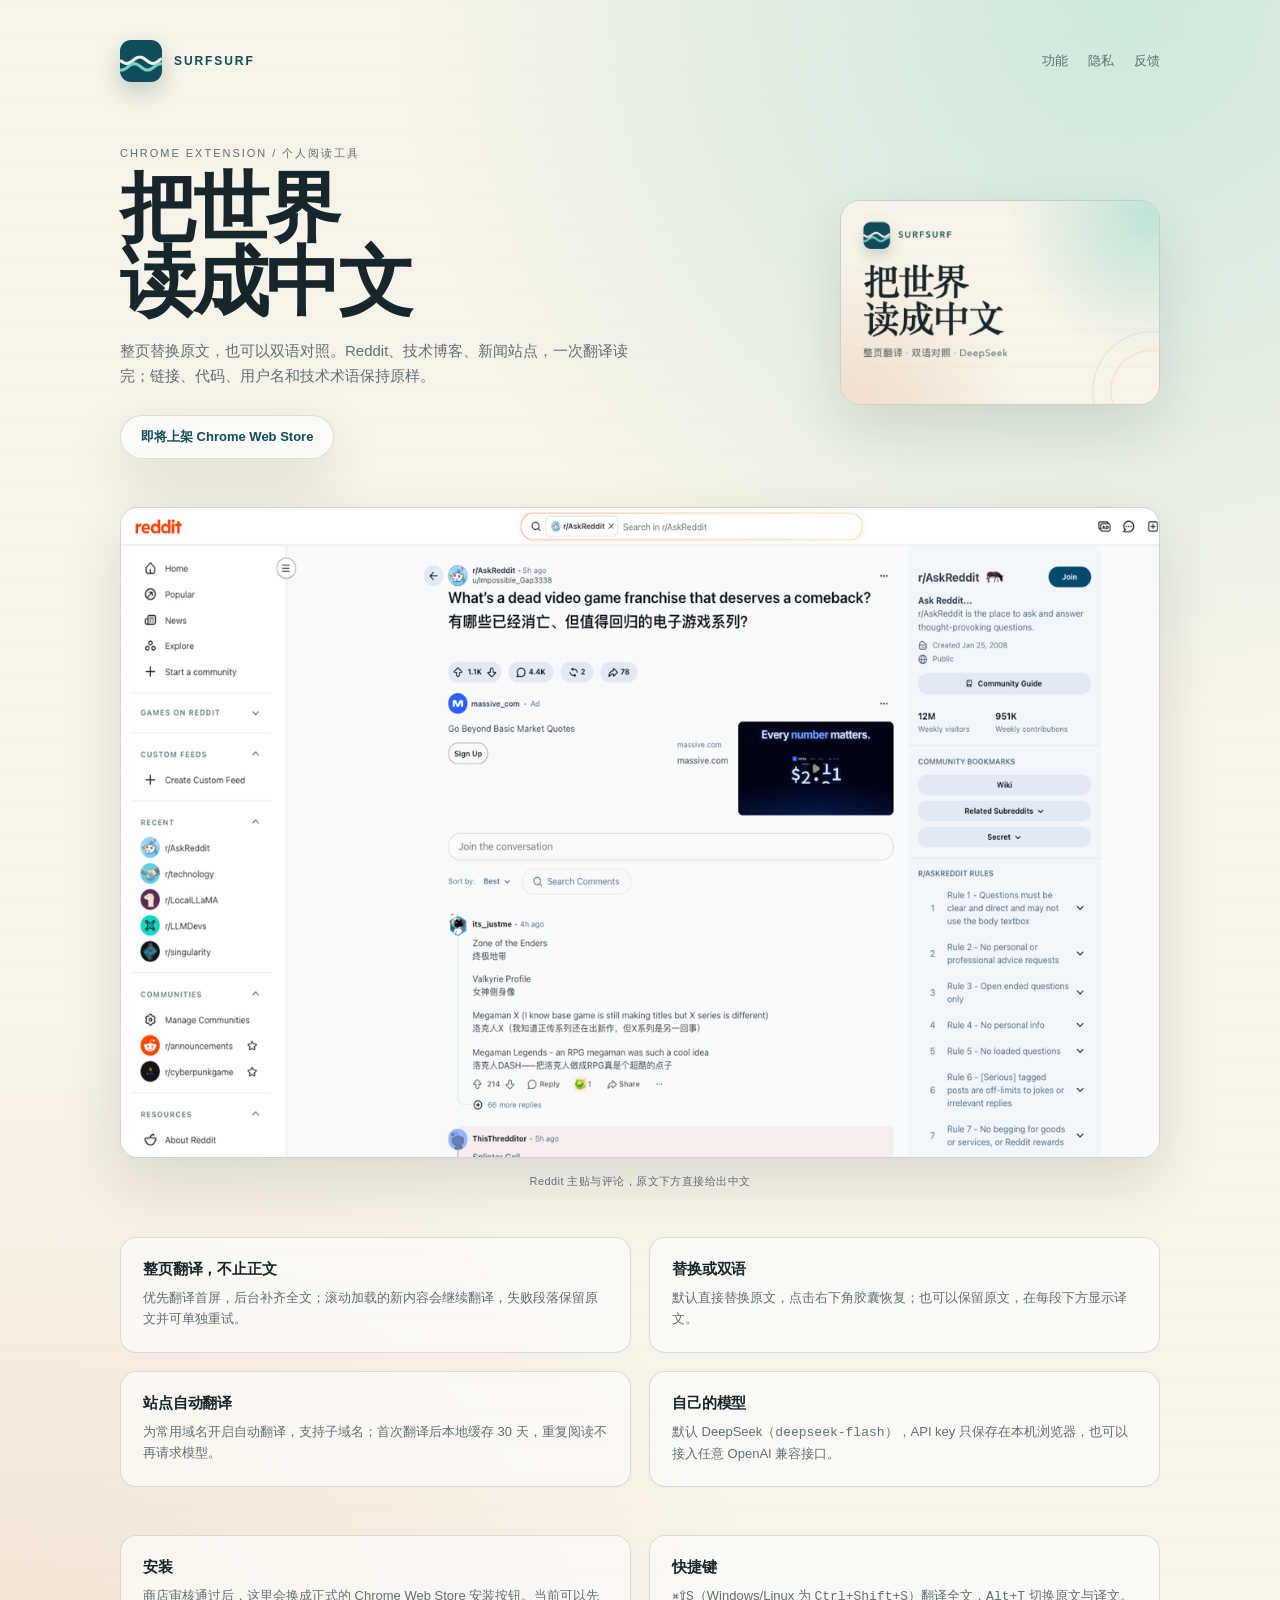
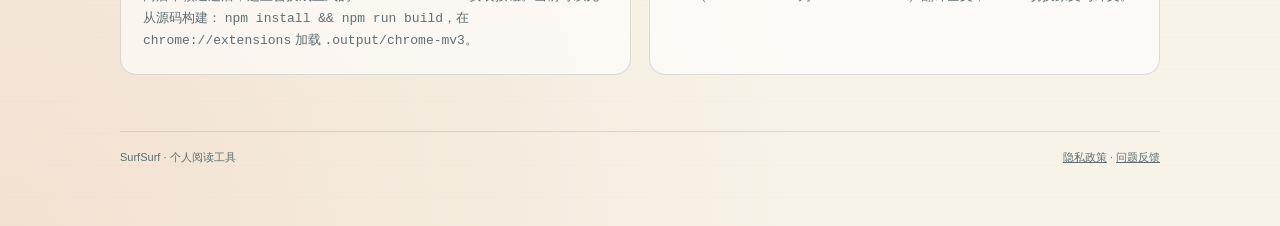
==== index.html @ 8453b897 "站点：SurfSurf 落地页与隐私政策" ====
<!doctype html>
<html lang="zh-CN">
  <head>
    <meta charset="UTF-8" />
    <meta name="viewport" content="width=device-width, initial-scale=1.0" />
    <title>SurfSurf — 把世界读成中文</title>
    <meta
      name="description"
      content="SurfSurf 是一个整页翻译扩展：用 DeepSeek 把海外网站和社区翻译成中文，支持替换原文、双语对照和站点自动翻译。"
    />
    <link rel="icon" href="assets/icon-128.png" />
    <link rel="stylesheet" href="style.css" />
  </head>
  <body>
    <div class="page">
      <header class="top">
        <a class="brand" href="./">
          <img src="assets/icon-128.png" alt="" />
          SURFSURF
        </a>
        <nav>
          <a href="#features">功能</a>
          <a href="privacy.html">隐私</a>
          <a href="https://github.com/cxq1221/surfsurf-site/issues">反馈</a>
        </nav>
      </header>

      <section class="hero">
        <div>
          <p class="kicker">CHROME EXTENSION / 个人阅读工具</p>
          <h1>把世界<br />读成中文</h1>
          <p class="lede">
            整页替换原文，也可以双语对照。Reddit、技术博客、新闻站点，一次翻译读完；链接、代码、用户名和技术术语保持原样。
          </p>
          <a class="cta pending" href="#install">即将上架 Chrome Web Store</a>
        </div>
        <div class="hero-mark">
          <img src="assets/promo.png" alt="SurfSurf" />
        </div>
      </section>

      <figure class="shot">
        <img src="assets/screenshot-reddit.png" alt="Reddit 双语翻译效果" />
        <figcaption>Reddit 主贴与评论，原文下方直接给出中文</figcaption>
      </figure>

      <section class="features" id="features">
        <div class="feature">
          <h2>整页翻译，不止正文</h2>
          <p>
            优先翻译首屏，后台补齐全文；滚动加载的新内容会继续翻译，失败段落保留原文并可单独重试。
          </p>
        </div>
        <div class="feature">
          <h2>替换或双语</h2>
          <p>
            默认直接替换原文，点击右下角胶囊恢复；也可以保留原文，在每段下方显示译文。
          </p>
        </div>
        <div class="feature">
          <h2>站点自动翻译</h2>
          <p>
            为常用域名开启自动翻译，支持子域名；首次翻译后本地缓存 30 天，重复阅读不再请求模型。
          </p>
        </div>
        <div class="feature">
          <h2>自己的模型</h2>
          <p>
            默认 DeepSeek（<code>deepseek-flash</code>），API key 只保存在本机浏览器，也可以接入任意 OpenAI 兼容接口。
          </p>
        </div>
      </section>

      <section id="install" class="features">
        <div class="feature">
          <h2>安装</h2>
          <p>
            商店审核通过后，这里会换成正式的 Chrome Web Store 安装按钮。当前可以先从源码构建：
            <code>npm install &amp;&amp; npm run build</code>，在
            <code>chrome://extensions</code> 加载 <code>.output/chrome-mv3</code>。
          </p>
        </div>
        <div class="feature">
          <h2>快捷键</h2>
          <p>
            <code>⌘⇧S</code>（Windows/Linux 为 <code>Ctrl+Shift+S</code>）翻译全文，<code>Alt+T</code> 切换原文与译文。
          </p>
        </div>
      </section>

      <footer>
        <span>SurfSurf · 个人阅读工具</span>
        <span>
          <a href="privacy.html">隐私政策</a> ·
          <a href="https://github.com/cxq1221/surfsurf-site/issues">问题反馈</a>
        </span>
      </footer>
    </div>
  </body>
</html>
---- style.css ----
:root {
  --paper: #f7f3e8;
  --ink: #16262b;
  --ink-soft: #5f6f73;
  --teal: #0f4c5c;
  --coral: #d98256;
  --line: rgba(22, 38, 43, 0.14);
  --shadow: 0 24px 60px rgba(22, 38, 43, 0.12);
}

* {
  box-sizing: border-box;
}

html {
  background: var(--paper);
}

body {
  margin: 0;
  color: var(--ink);
  font-family: "Avenir Next", "Helvetica Neue", "PingFang SC", "Noto Sans SC",
    sans-serif;
  background:
    radial-gradient(circle at 88% 0%, rgba(120, 210, 198, 0.32), transparent 34%),
    radial-gradient(circle at 0% 100%, rgba(217, 130, 86, 0.16), transparent 36%),
    repeating-linear-gradient(
      0deg,
      transparent,
      transparent 31px,
      rgba(22, 38, 43, 0.022) 32px
    ),
    var(--paper);
  -webkit-font-smoothing: antialiased;
}

a {
  color: var(--teal);
}

.page {
  width: min(1040px, calc(100% - 48px));
  margin: 0 auto;
  padding: 40px 0 64px;
}

.top {
  display: flex;
  align-items: center;
  justify-content: space-between;
  gap: 16px;
}

.brand {
  display: flex;
  align-items: center;
  gap: 12px;
  color: var(--teal);
  font-size: 12px;
  font-weight: 600;
  letter-spacing: 0.16em;
  text-decoration: none;
}

.brand img {
  width: 42px;
  height: 42px;
  border-radius: 11px;
  box-shadow: 0 10px 22px rgba(15, 76, 92, 0.22);
}

.top nav {
  display: flex;
  gap: 20px;
  font-size: 13px;
}

.top nav a {
  color: var(--ink-soft);
  text-decoration: none;
}

.top nav a:hover {
  color: var(--teal);
}

.hero {
  display: grid;
  grid-template-columns: minmax(0, 1fr) 320px;
  gap: 48px;
  align-items: center;
  padding: 64px 0 48px;
}

.kicker {
  margin: 0 0 10px;
  color: var(--ink-soft);
  font-size: 11px;
  letter-spacing: 0.18em;
}

h1 {
  margin: 0;
  font-family: "Iowan Old Style", "Songti SC", Georgia, serif;
  font-size: clamp(44px, 7vw, 76px);
  font-weight: 600;
  line-height: 0.98;
  letter-spacing: -0.045em;
}

.lede {
  max-width: 520px;
  margin: 18px 0 0;
  color: var(--ink-soft);
  font-size: 15px;
  line-height: 1.7;
}

.cta {
  display: inline-flex;
  align-items: center;
  gap: 10px;
  margin-top: 26px;
  padding: 12px 20px;
  border-radius: 999px;
  background: var(--teal);
  color: #f7f3e8;
  font-size: 13px;
  font-weight: 600;
  text-decoration: none;
  box-shadow: 0 14px 30px rgba(15, 76, 92, 0.24);
}

.cta.pending {
  background: rgba(255, 255, 255, 0.66);
  color: var(--teal);
  border: 1px solid var(--line);
  box-shadow: var(--shadow);
}

.hero-mark {
  display: grid;
  place-items: center;
}

.hero-mark img {
  width: 100%;
  height: auto;
  border: 1px solid var(--line);
  border-radius: 20px;
  box-shadow: var(--shadow);
}

.shot {
  margin: 0;
}

.shot img {
  width: 100%;
  height: auto;
  border: 1px solid var(--line);
  border-radius: 18px;
  box-shadow: var(--shadow);
}

.shot figcaption {
  margin-top: 12px;
  color: var(--ink-soft);
  font-size: 11px;
  letter-spacing: 0.04em;
  text-align: center;
}

.features {
  display: grid;
  grid-template-columns: repeat(2, minmax(0, 1fr));
  gap: 18px;
  margin-top: 48px;
}

.feature {
  padding: 22px;
  border: 1px solid var(--line);
  border-radius: 16px;
  background: rgba(255, 255, 255, 0.6);
}

.feature h2 {
  margin: 0 0 8px;
  font-size: 15px;
  letter-spacing: -0.01em;
}

.feature p {
  margin: 0;
  color: var(--ink-soft);
  font-size: 13px;
  line-height: 1.65;
}

footer {
  display: flex;
  flex-wrap: wrap;
  gap: 14px;
  justify-content: space-between;
  margin-top: 56px;
  padding-top: 18px;
  border-top: 1px solid var(--line);
  color: var(--ink-soft);
  font-size: 11px;
}

footer a {
  color: var(--ink-soft);
}

.policy {
  max-width: 760px;
  margin: 0 auto;
  padding: 48px 0 72px;
}

.policy h1 {
  font-size: clamp(34px, 5vw, 52px);
}

.policy h2 {
  margin: 36px 0 10px;
  font-size: 16px;
  letter-spacing: -0.01em;
}

.policy p,
.policy li {
  color: var(--ink-soft);
  font-size: 14px;
  line-height: 1.75;
}

.policy ul {
  padding-left: 20px;
}

.policy .meta {
  margin: 14px 0 0;
  font-size: 12px;
}

@media (max-width: 760px) {
  .page {
    width: min(100% - 32px, 680px);
    padding-top: 26px;
  }

  .hero {
    grid-template-columns: 1fr;
    gap: 28px;
    padding: 40px 0 32px;
  }

  .features {
    grid-template-columns: 1fr;
  }
}
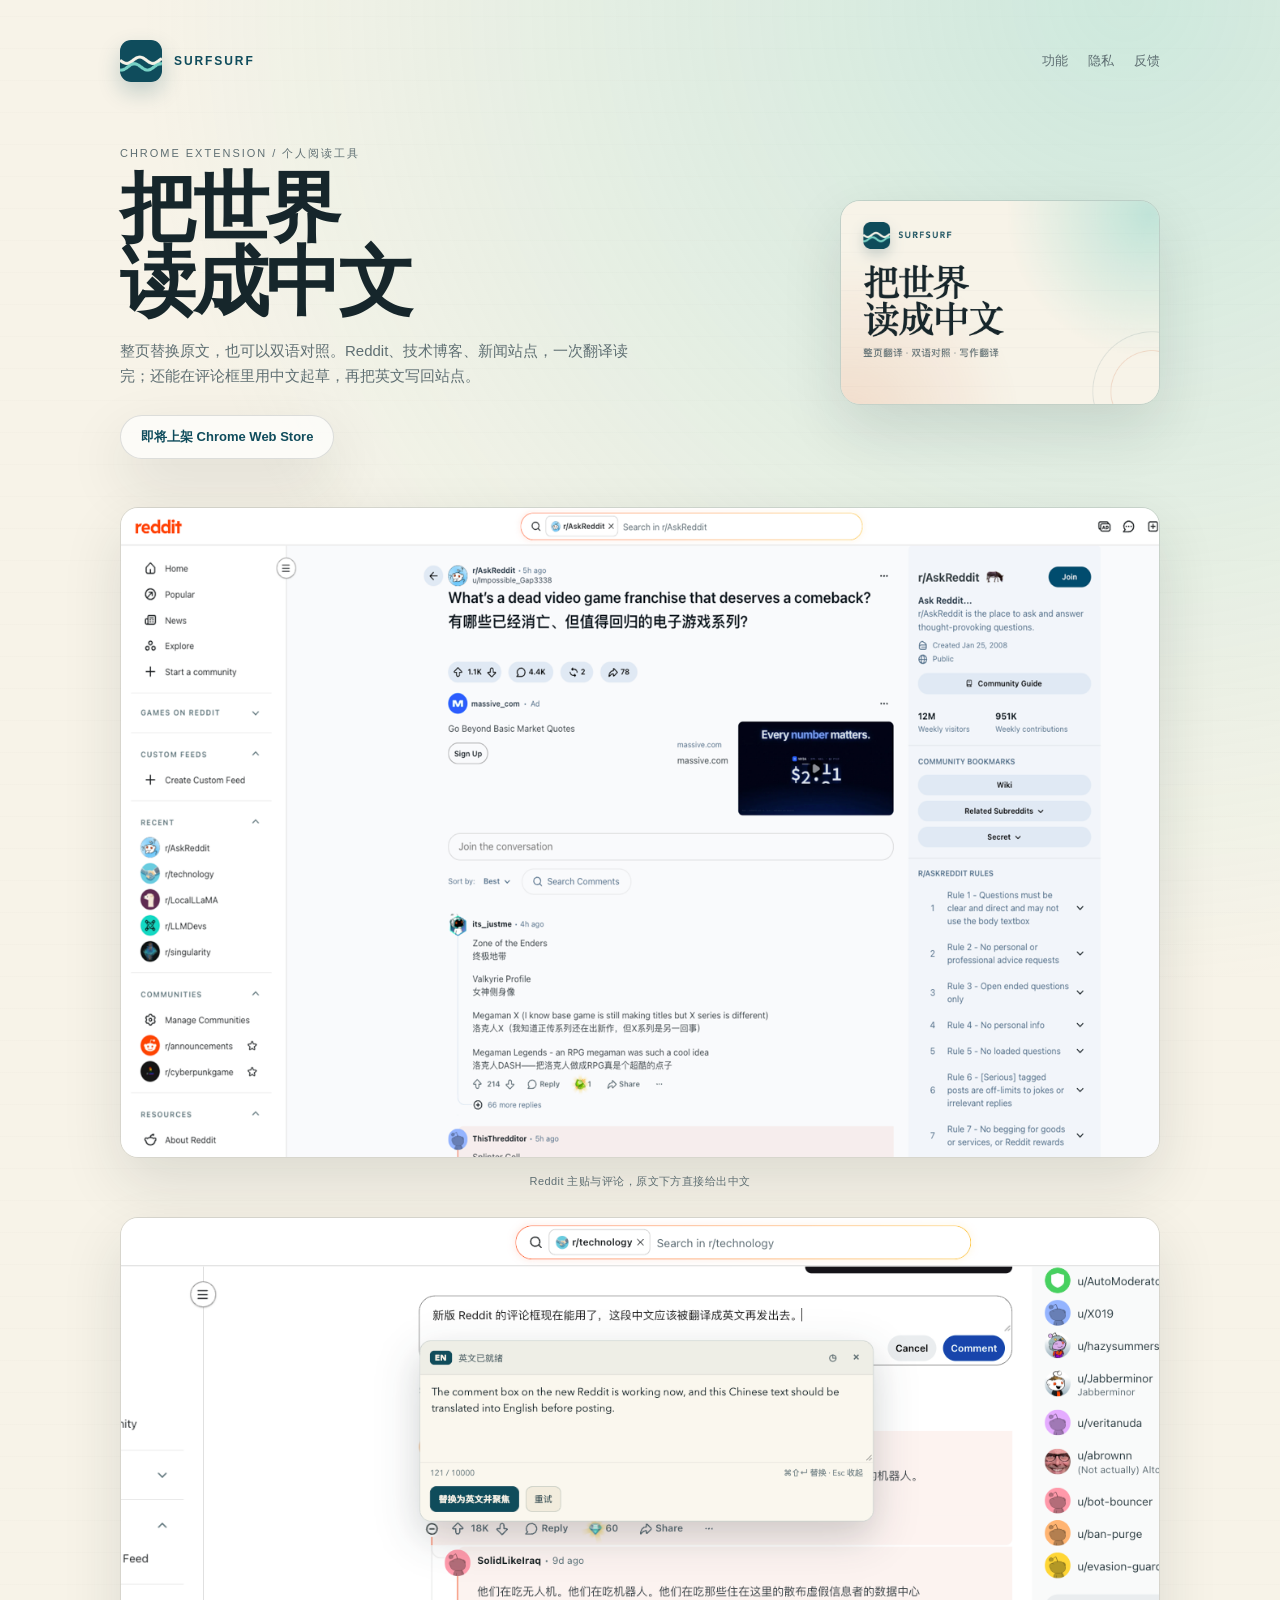
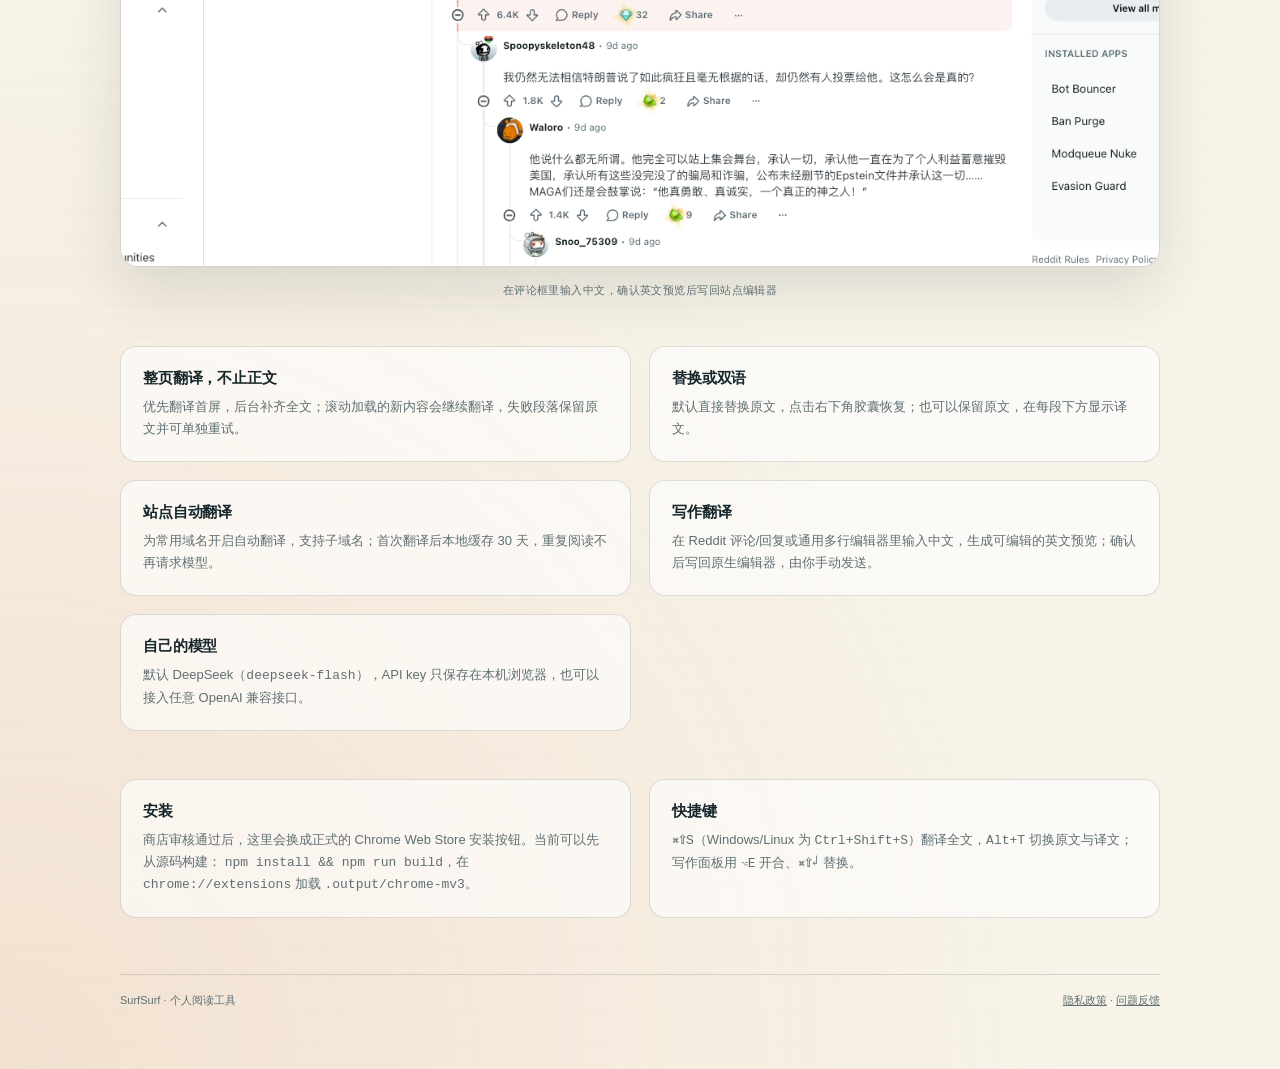
==== commit 88d1aab7: "站点：更新写作翻译介绍与隐私说明 补充 Reddit 写作翻译截图、快捷键说明，以及编辑器文本处理与本地写作历史的隐私披露。" ====
--- a/index.html
+++ b/index.html
@@ -6,7 +6,7 @@
     <title>SurfSurf — 把世界读成中文</title>
     <meta
       name="description"
-      content="SurfSurf 是一个整页翻译扩展：用 DeepSeek 把海外网站和社区翻译成中文，支持替换原文、双语对照和站点自动翻译。"
+      content="SurfSurf 是一个阅读与写作翻译扩展：用 DeepSeek 把海外网站和社区翻译成中文，也能在评论框里把中文写成英文。"
     />
     <link rel="icon" href="assets/icon-128.png" />
     <link rel="stylesheet" href="style.css" />
@@ -30,7 +30,7 @@
           <p class="kicker">CHROME EXTENSION / 个人阅读工具</p>
           <h1>把世界<br />读成中文</h1>
           <p class="lede">
-            整页替换原文，也可以双语对照。Reddit、技术博客、新闻站点，一次翻译读完；链接、代码、用户名和技术术语保持原样。
+            整页替换原文，也可以双语对照。Reddit、技术博客、新闻站点，一次翻译读完；还能在评论框里用中文起草，再把英文写回站点。
           </p>
           <a class="cta pending" href="#install">即将上架 Chrome Web Store</a>
         </div>
@@ -42,6 +42,11 @@
       <figure class="shot">
         <img src="assets/screenshot-reddit.png" alt="Reddit 双语翻译效果" />
         <figcaption>Reddit 主贴与评论，原文下方直接给出中文</figcaption>
+      </figure>
+
+      <figure class="shot shot-writing">
+        <img src="assets/screenshot-writing.png" alt="Reddit 写作翻译效果" />
+        <figcaption>在评论框里输入中文，确认英文预览后写回站点编辑器</figcaption>
       </figure>
 
       <section class="features" id="features">
@@ -64,6 +69,12 @@
           </p>
         </div>
         <div class="feature">
+          <h2>写作翻译</h2>
+          <p>
+            在 Reddit 评论/回复或通用多行编辑器里输入中文，生成可编辑的英文预览；确认后写回原生编辑器，由你手动发送。
+          </p>
+        </div>
+        <div class="feature">
           <h2>自己的模型</h2>
           <p>
             默认 DeepSeek（<code>deepseek-flash</code>），API key 只保存在本机浏览器，也可以接入任意 OpenAI 兼容接口。
@@ -83,7 +94,7 @@
         <div class="feature">
           <h2>快捷键</h2>
           <p>
-            <code>⌘⇧S</code>（Windows/Linux 为 <code>Ctrl+Shift+S</code>）翻译全文，<code>Alt+T</code> 切换原文与译文。
+            <code>⌘⇧S</code>（Windows/Linux 为 <code>Ctrl+Shift+S</code>）翻译全文，<code>Alt+T</code> 切换原文与译文；写作面板用 <code>⌥E</code> 开合、<code>⌘⇧↵</code> 替换。
           </p>
         </div>
       </section>
--- a/style.css
+++ b/style.css
@@ -171,6 +171,10 @@
   text-align: center;
 }
 
+.shot-writing {
+  margin-top: 28px;
+}
+
 .features {
   display: grid;
   grid-template-columns: repeat(2, minmax(0, 1fr));
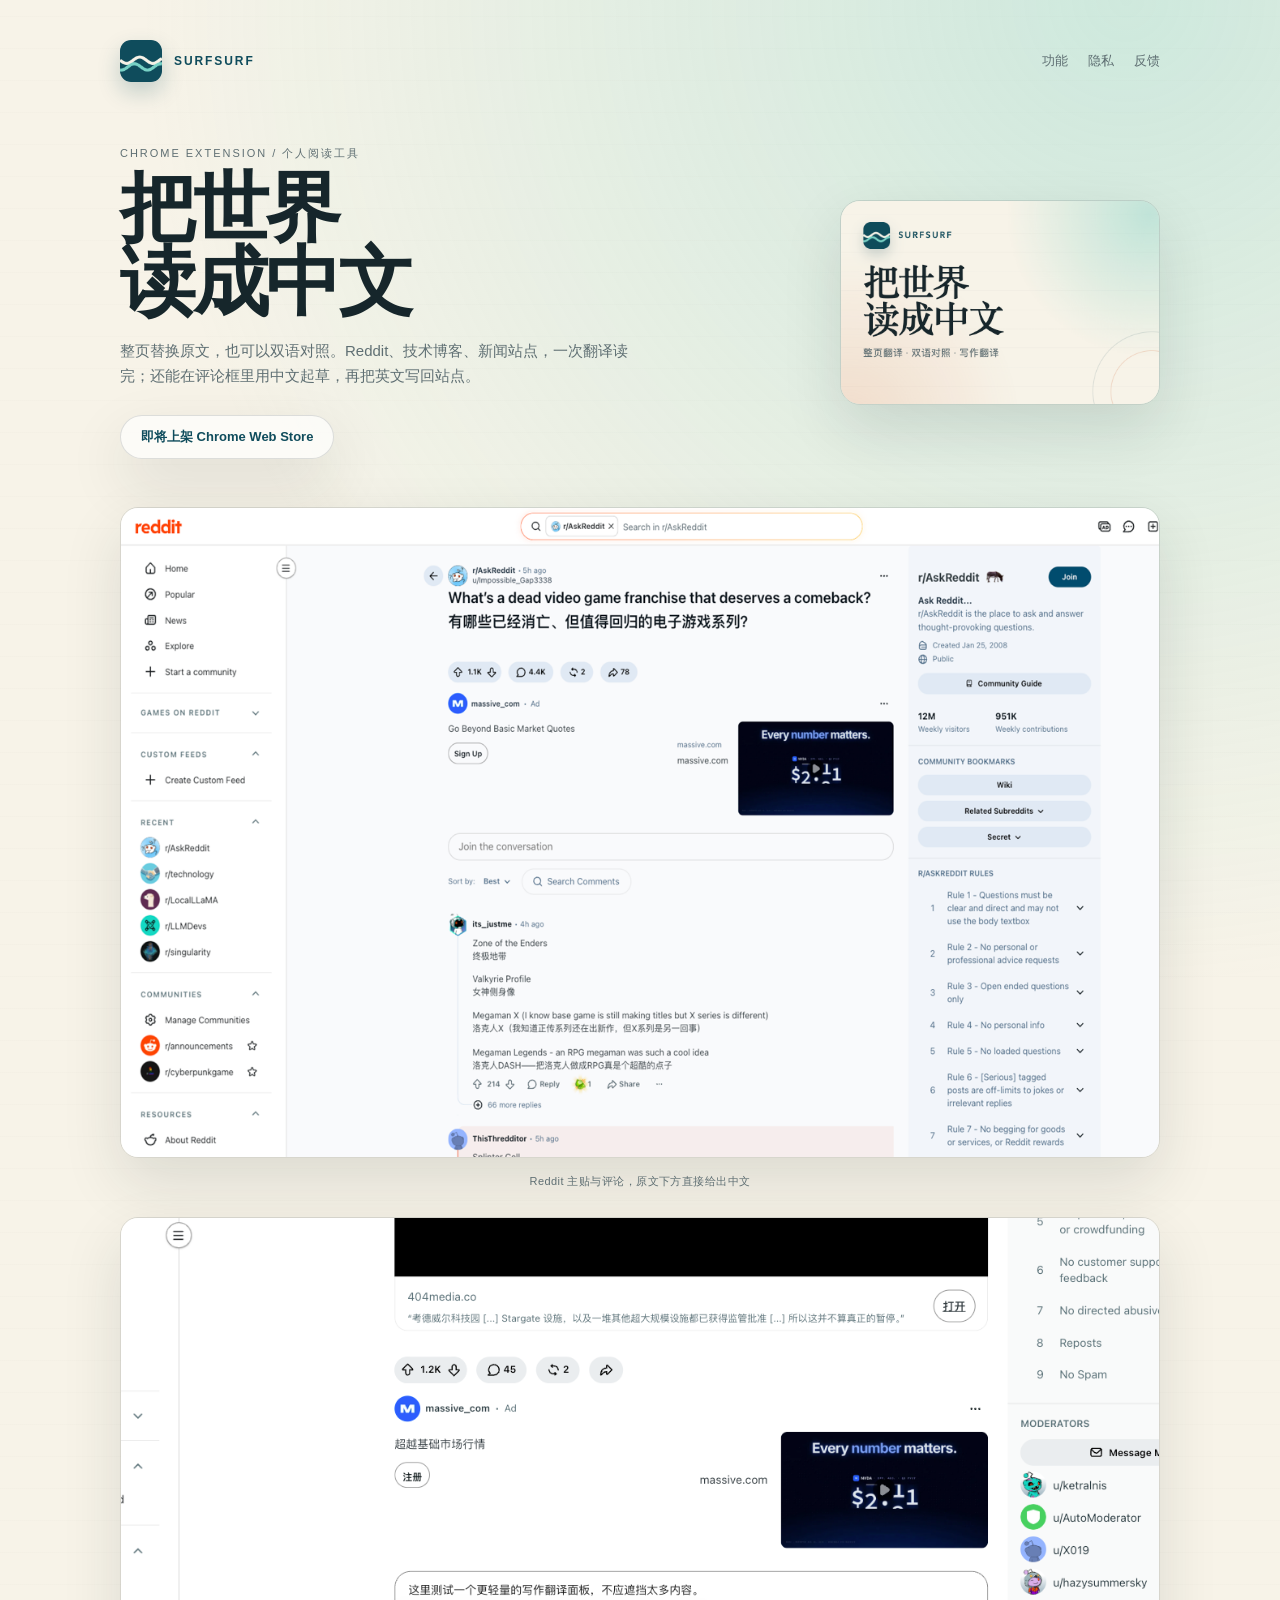
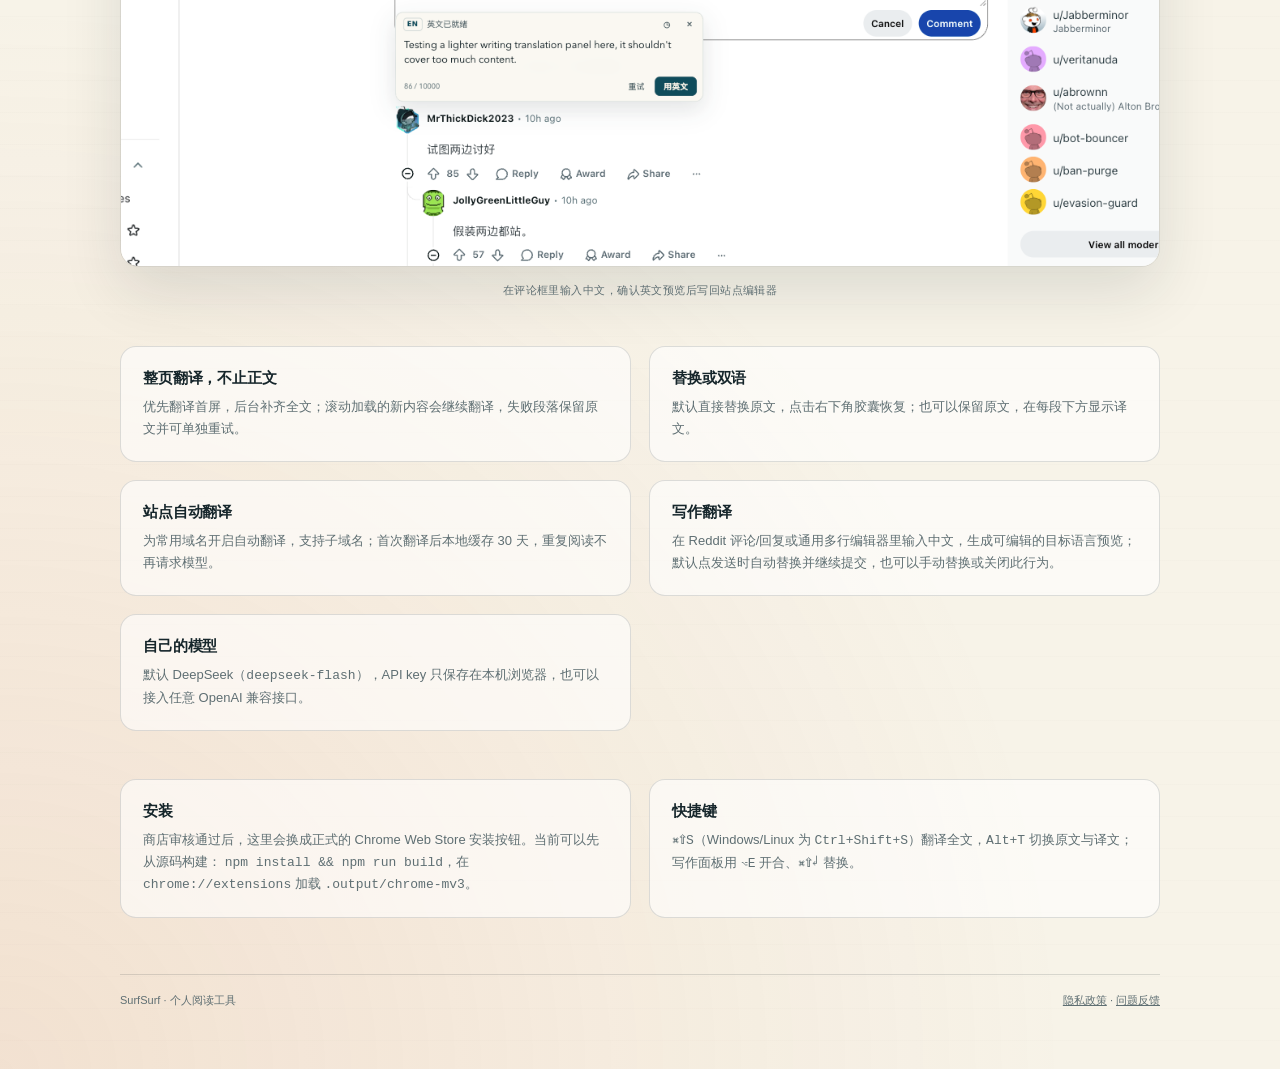
==== commit 0991c32c: "更新自动替换发送说明与隐私政策" ====
--- a/index.html
+++ b/index.html
@@ -71,7 +71,7 @@
         <div class="feature">
           <h2>写作翻译</h2>
           <p>
-            在 Reddit 评论/回复或通用多行编辑器里输入中文，生成可编辑的英文预览；确认后写回原生编辑器，由你手动发送。
+            在 Reddit 评论/回复或通用多行编辑器里输入中文，生成可编辑的目标语言预览；默认点发送时自动替换并继续提交，也可以手动替换或关闭此行为。
           </p>
         </div>
         <div class="feature">
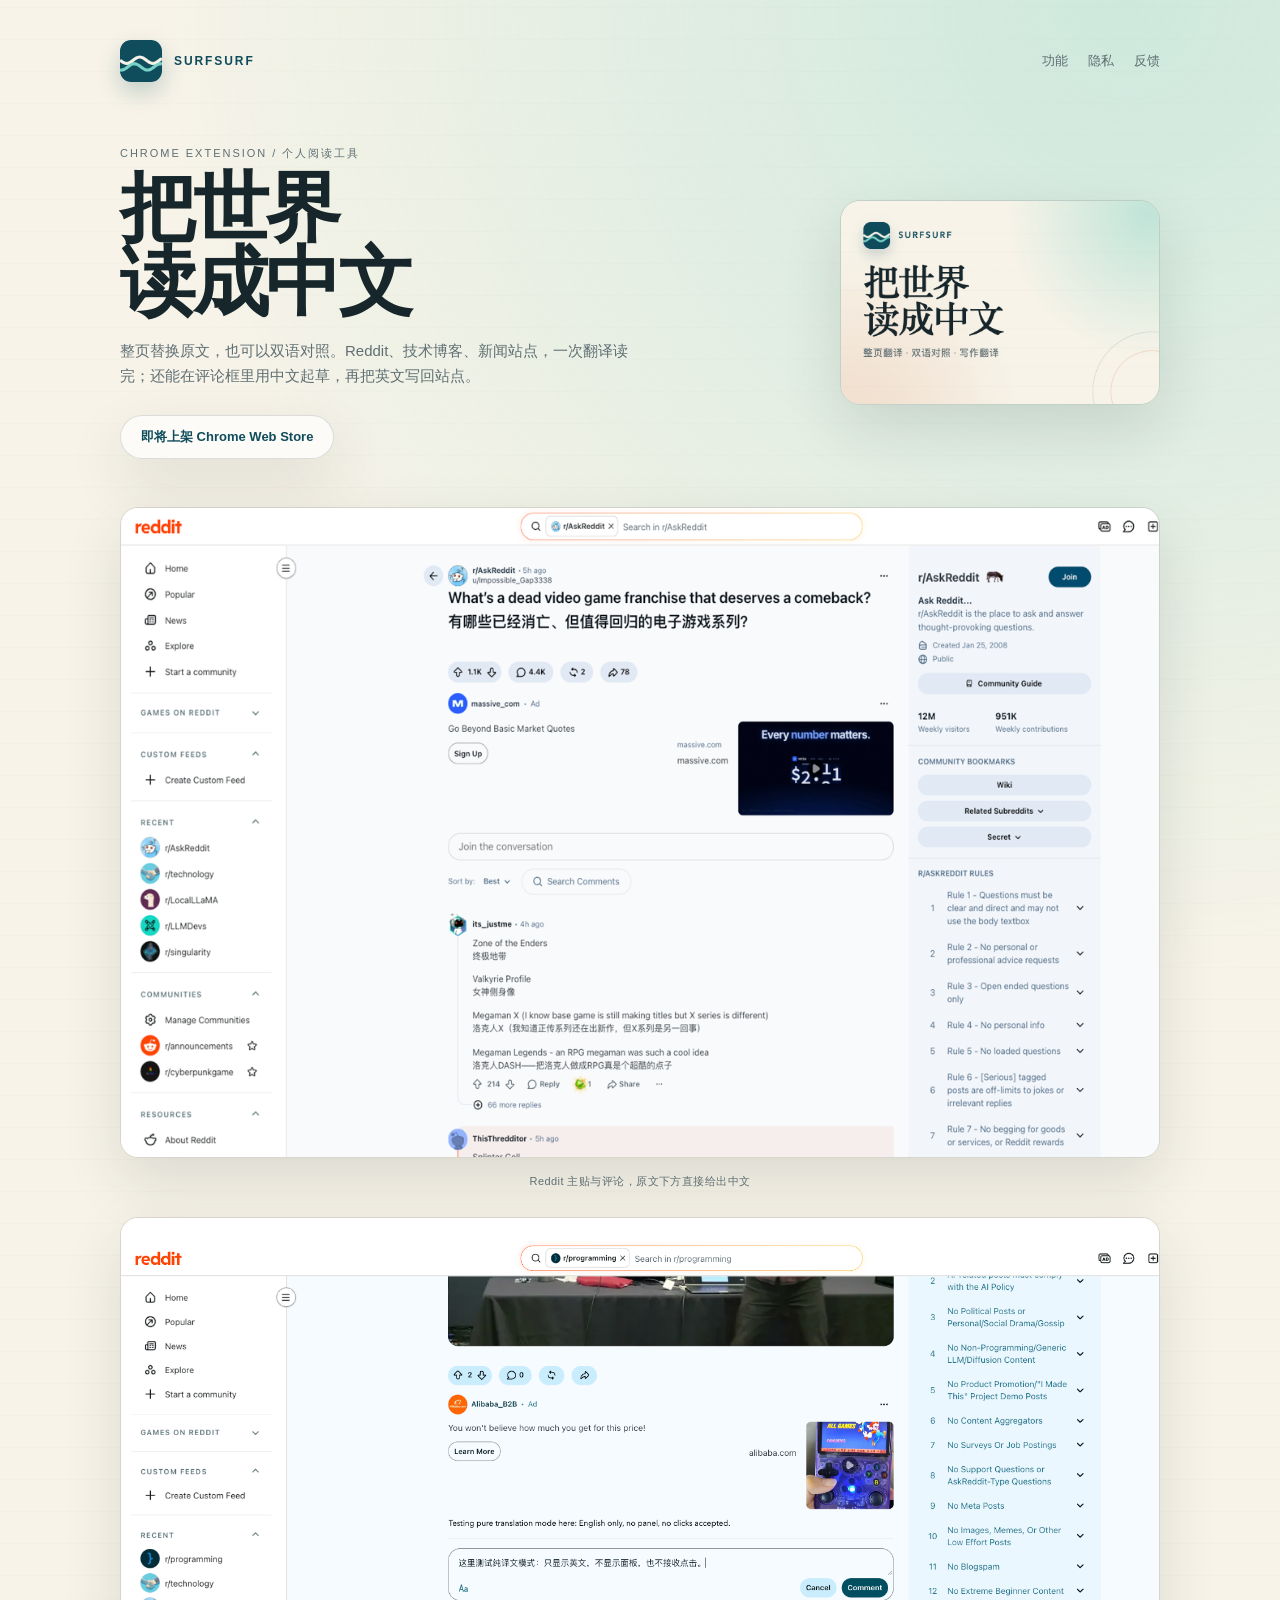
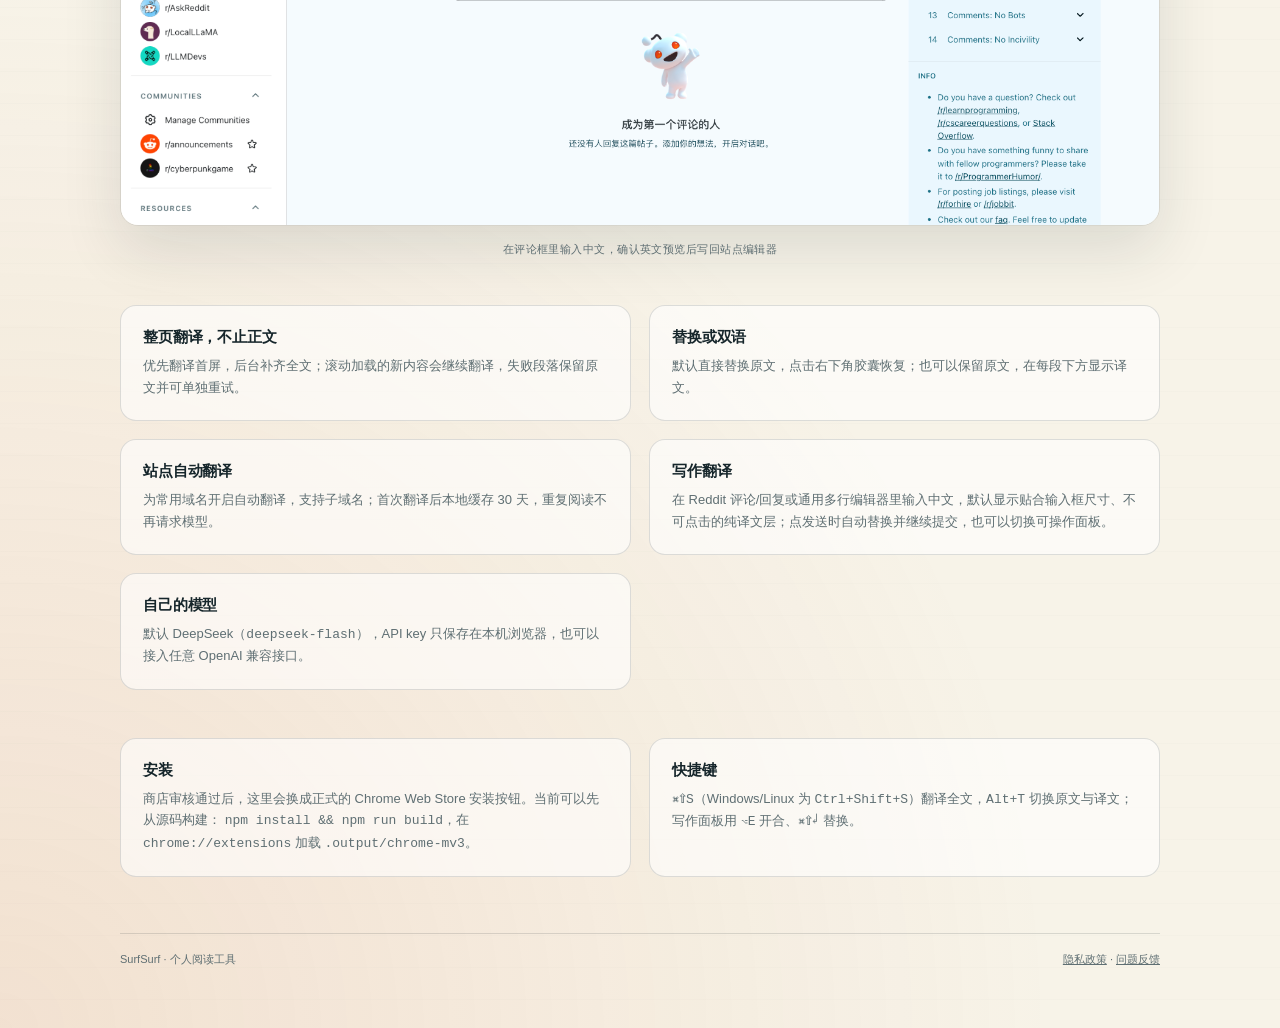
==== commit cfe4b99b: "更新纯译文写作模式说明与截图" ====
--- a/index.html
+++ b/index.html
@@ -71,7 +71,7 @@
         <div class="feature">
           <h2>写作翻译</h2>
           <p>
-            在 Reddit 评论/回复或通用多行编辑器里输入中文，生成可编辑的目标语言预览；默认点发送时自动替换并继续提交，也可以手动替换或关闭此行为。
+            在 Reddit 评论/回复或通用多行编辑器里输入中文，默认显示贴合输入框尺寸、不可点击的纯译文层；点发送时自动替换并继续提交，也可以切换可操作面板。
           </p>
         </div>
         <div class="feature">
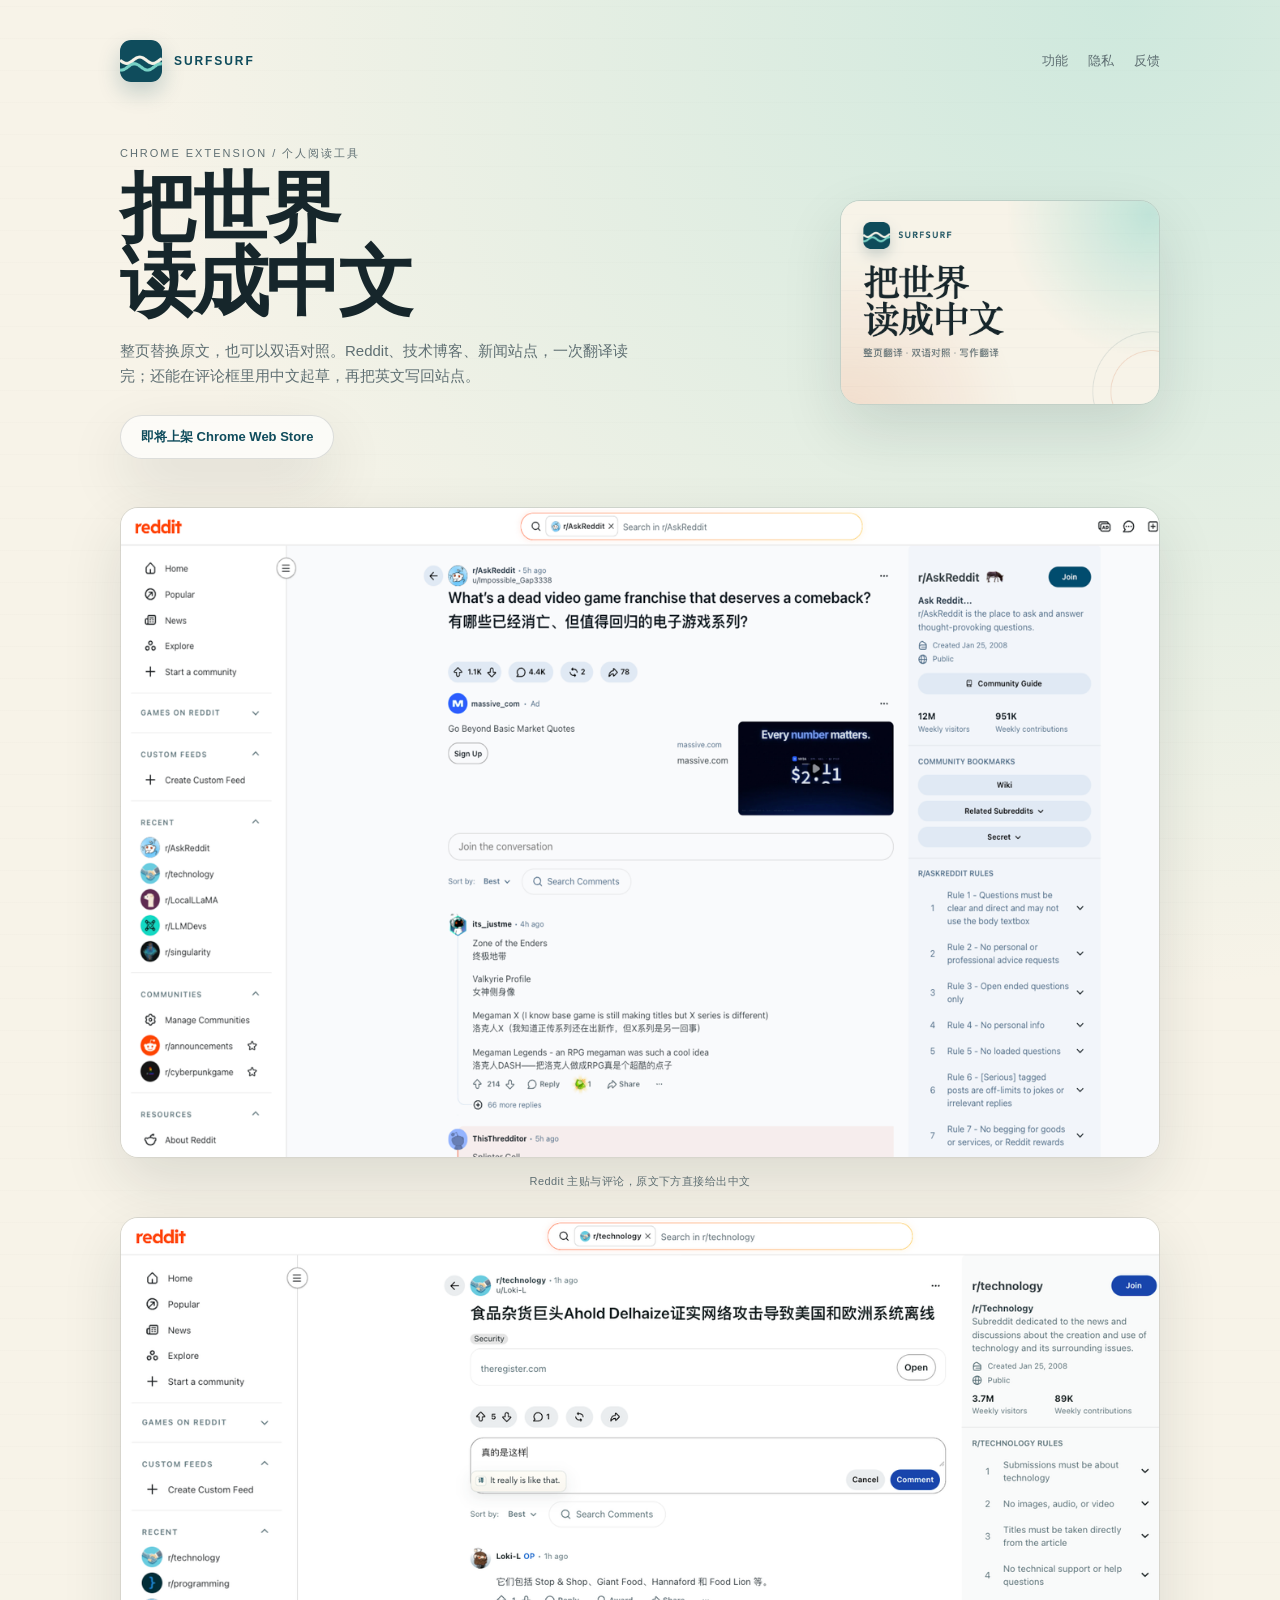
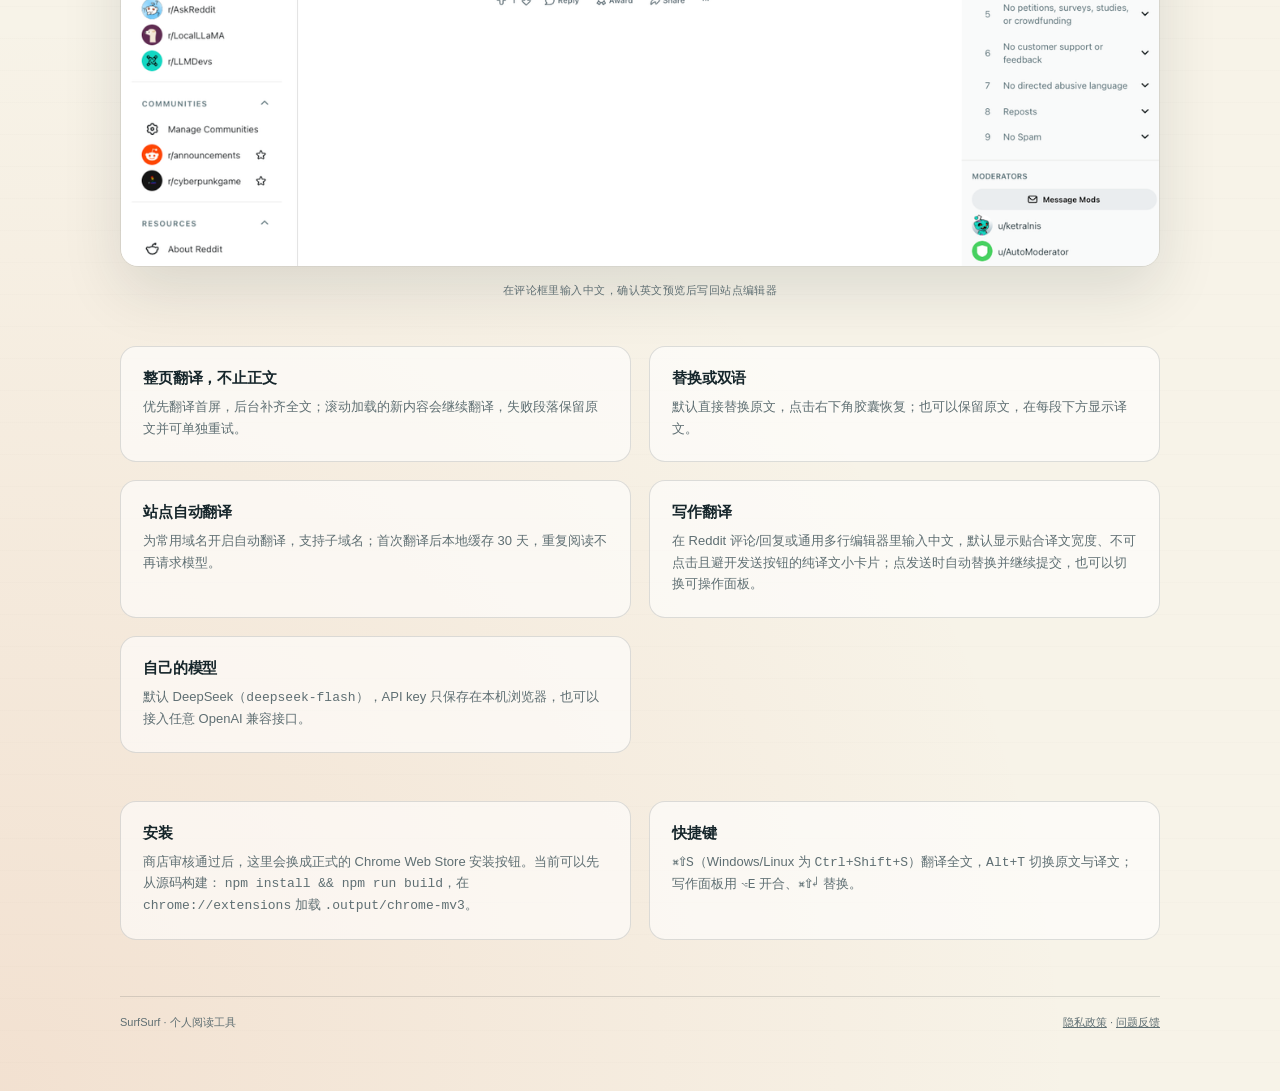
==== commit fea1f133: "更新写作翻译卡片说明与截图" ====
--- a/index.html
+++ b/index.html
@@ -71,7 +71,7 @@
         <div class="feature">
           <h2>写作翻译</h2>
           <p>
-            在 Reddit 评论/回复或通用多行编辑器里输入中文，默认显示贴合输入框尺寸、不可点击的纯译文层；点发送时自动替换并继续提交，也可以切换可操作面板。
+            在 Reddit 评论/回复或通用多行编辑器里输入中文，默认显示贴合译文宽度、不可点击且避开发送按钮的纯译文小卡片；点发送时自动替换并继续提交，也可以切换可操作面板。
           </p>
         </div>
         <div class="feature">
